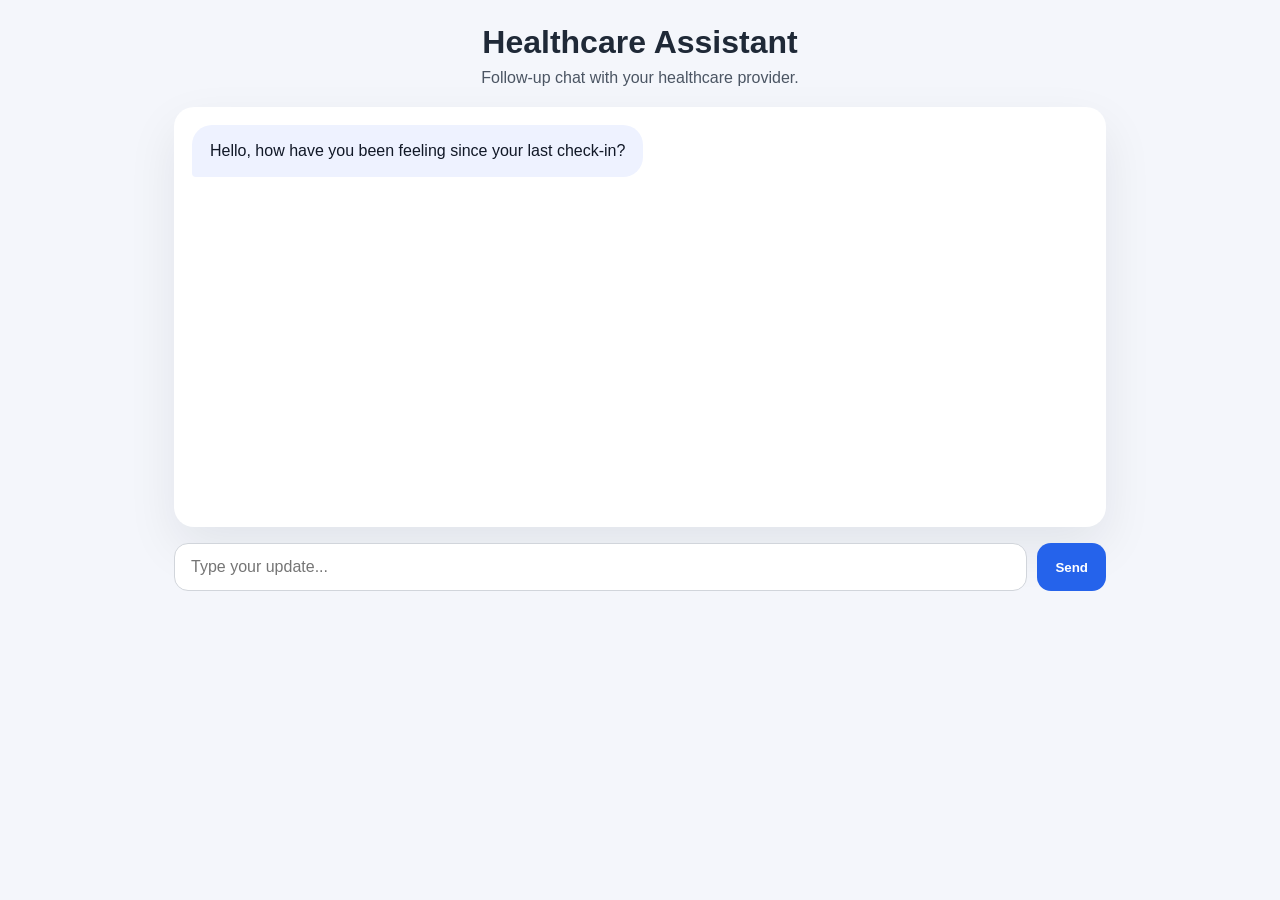
==== frontend/index.html @ 08258105 "second_commit" ====
<!DOCTYPE html>
<html lang="en">
  <head>
    <meta charset="UTF-8" />
    <meta name="viewport" content="width=device-width, initial-scale=1.0" />
    <title>Healthcare Chat Assistant</title>
    <link rel="stylesheet" href="style.css" />
  </head>
  <body>
    <div class="app-shell">
      <header>
        <h1>Healthcare Assistant</h1>
        <p>Follow-up chat with your healthcare provider.</p>
      </header>

      <main>
        <section id="chat-window" class="chat-window"></section>

        <form id="chat-form" class="chat-form">
          <input id="chat-input" type="text" placeholder="Type your update..." autocomplete="off" />
          <button type="submit">Send</button>
        </form>

        <section id="summary-card" class="summary-card hidden"></section>
      </main>
    </div>

    <script src="app.js"></script>
  </body>
</html>
---- frontend/style.css ----
* {
  box-sizing: border-box;
}

body {
  margin: 0;
  font-family: Inter, Arial, sans-serif;
  background: #f4f6fb;
  color: #1f2937;
}

.app-shell {
  width: min(100%, 980px);
  margin: 0 auto;
  padding: 24px;
}

header {
  text-align: center;
  margin-bottom: 20px;
}

header h1 {
  margin: 0;
  font-size: 2rem;
}

header p {
  margin: 8px 0 0;
  color: #4b5563;
}

.chat-window {
  min-height: 420px;
  max-height: 65vh;
  background: #ffffff;
  border-radius: 20px;
  padding: 18px;
  overflow-y: auto;
  box-shadow: 0 20px 50px rgba(15, 23, 42, 0.08);
}

.message {
  display: flex;
  margin-bottom: 16px;
}

.message.assistant {
  justify-content: flex-start;
}

.message.user {
  justify-content: flex-end;
}

.bubble {
  max-width: 78%;
  padding: 14px 18px;
  border-radius: 20px;
  line-height: 1.5;
}

.message.assistant .bubble {
  background: #eef2ff;
  color: #111827;
  border-bottom-left-radius: 4px;
}

.message.user .bubble {
  background: #1d4ed8;
  color: #ffffff;
  border-bottom-right-radius: 4px;
}

.chat-form {
  display: flex;
  gap: 10px;
  margin-top: 16px;
}

.chat-form input {
  flex: 1;
  padding: 14px 16px;
  border-radius: 14px;
  border: 1px solid #d1d5db;
  outline: none;
  font-size: 1rem;
}

.chat-form button {
  padding: 14px 18px;
  background: #2563eb;
  border: none;
  border-radius: 14px;
  color: white;
  font-weight: 600;
  cursor: pointer;
}

.chat-form button:hover {
  background: #1d4ed8;
}

.summary-card {
  margin-top: 20px;
  padding: 20px;
  background: #ffffff;
  border-radius: 18px;
  box-shadow: 0 18px 40px rgba(15, 23, 42, 0.06);
}

.summary-card.hidden {
  display: none;
}

.summary-card h2 {
  margin-top: 0;
}

.summary-card .summary-grid {
  display: grid;
  gap: 16px;
  grid-template-columns: repeat(auto-fit, minmax(220px, 1fr));
}

.summary-card pre {
  white-space: pre-wrap;
  word-break: break-word;
  background: #f8fafc;
  padding: 12px;
  border-radius: 12px;
  margin: 0;
}

@media (max-width: 600px) {
  .chat-form {
    flex-direction: column;
  }

  .chat-form button {
    width: 100%;
  }
}
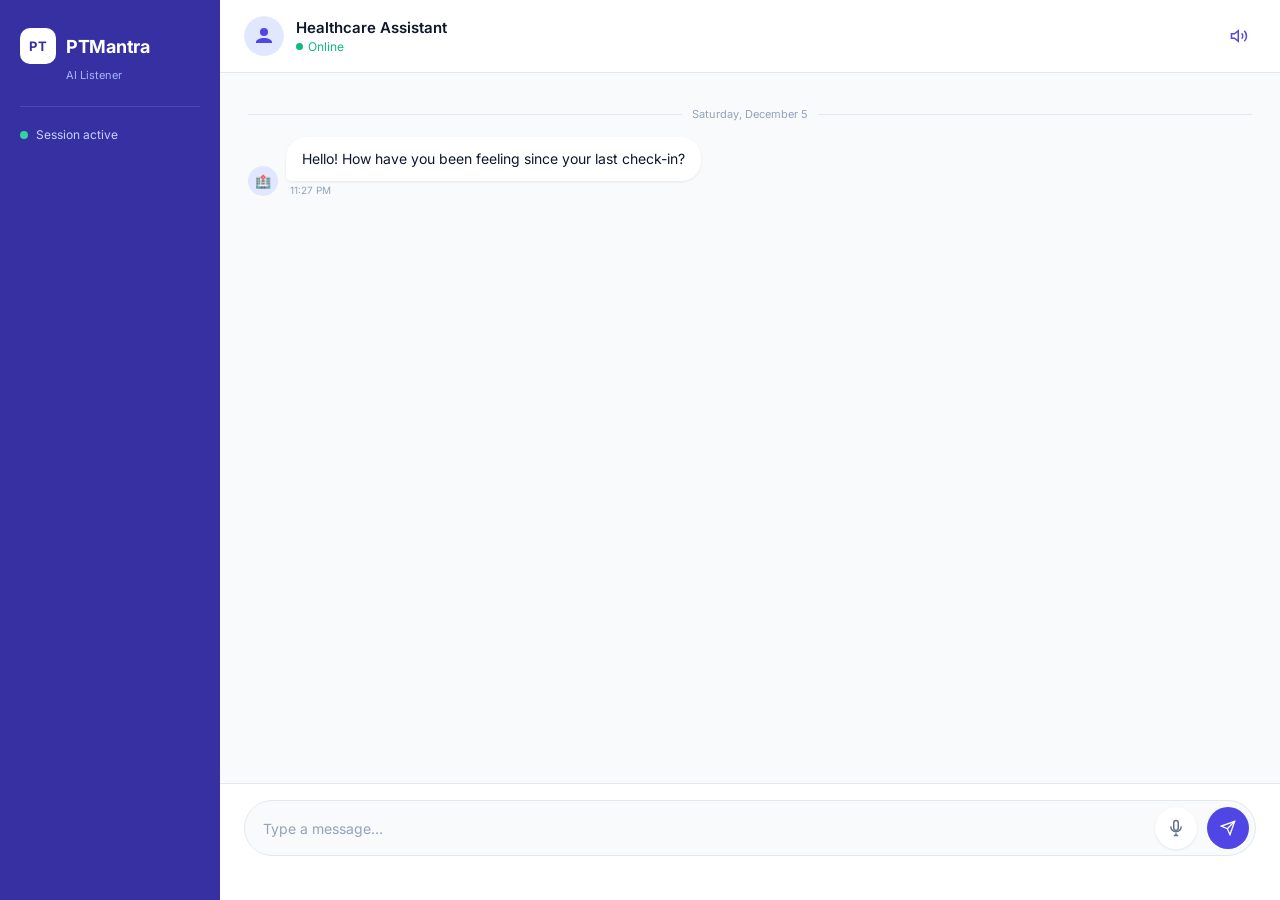
==== commit 83dedee7: "fix: improved the ui" ====
--- a/frontend/index.html
+++ b/frontend/index.html
@@ -3,26 +3,105 @@
   <head>
     <meta charset="UTF-8" />
     <meta name="viewport" content="width=device-width, initial-scale=1.0" />
-    <title>Healthcare Chat Assistant</title>
+    <title>PTMantra AI Assistant</title>
+    <link rel="preconnect" href="https://fonts.googleapis.com" />
+    <link rel="preconnect" href="https://fonts.gstatic.com" crossorigin />
+    <link href="https://fonts.googleapis.com/css2?family=Inter:wght@400;500;600;700&display=swap" rel="stylesheet" />
     <link rel="stylesheet" href="style.css" />
   </head>
   <body>
     <div class="app-shell">
-      <header>
-        <h1>Healthcare Assistant</h1>
-        <p>Follow-up chat with your healthcare provider.</p>
-      </header>
 
-      <main>
+      <!-- Sidebar -->
+      <aside class="sidebar">
+        <div class="sidebar-logo">
+          <div class="logo-icon">PT</div>
+          <span class="logo-text">PTMantra</span>
+        </div>
+        <div class="sidebar-label">AI Listener</div>
+        <div class="sidebar-divider"></div>
+        <div class="sidebar-info">
+          <div class="info-row">
+            <span class="info-dot active"></span>
+            <span>Session active</span>
+          </div>
+          <div id="session-badge" class="session-badge hidden"></div>
+        </div>
+      </aside>
+
+      <!-- Main chat panel -->
+      <div class="chat-panel">
+
+        <!-- Header -->
+        <header class="chat-header">
+          <div class="header-avatar">
+            <svg viewBox="0 0 40 40" fill="none" xmlns="http://www.w3.org/2000/svg">
+              <circle cx="20" cy="20" r="20" fill="#e0e7ff"/>
+              <path d="M20 12a4 4 0 100 8 4 4 0 000-8zm0 10c-4.418 0-8 2-8 4v1h16v-1c0-2-3.582-4-8-4z" fill="#4f46e5"/>
+            </svg>
+          </div>
+          <div class="header-info">
+            <div class="header-name">Healthcare Assistant</div>
+            <div class="header-status"><span class="status-dot"></span> Online</div>
+          </div>
+          <div class="header-actions">
+            <button id="tts-toggle" class="icon-btn active" title="Toggle voice replies">
+              <svg viewBox="0 0 24 24" fill="none" stroke="currentColor" stroke-width="2">
+                <polygon points="11 5 6 9 2 9 2 15 6 15 11 19 11 5"/>
+                <path d="M19.07 4.93a10 10 0 0 1 0 14.14M15.54 8.46a5 5 0 0 1 0 7.07"/>
+              </svg>
+            </button>
+          </div>
+        </header>
+
+        <!-- Messages -->
         <section id="chat-window" class="chat-window"></section>
 
-        <form id="chat-form" class="chat-form">
-          <input id="chat-input" type="text" placeholder="Type your update..." autocomplete="off" />
-          <button type="submit">Send</button>
-        </form>
+        <!-- Input bar -->
+        <div class="input-bar">
+          <form id="chat-form" class="chat-form">
+            <input id="chat-input" type="text" placeholder="Type a message…" autocomplete="off" />
+            <button type="button" id="mic-btn" title="Hold to speak">
+              <div class="mic-rings">
+                <div class="ring r1"></div>
+                <div class="ring r2"></div>
+              </div>
+              <svg class="mic-icon" viewBox="0 0 24 24" fill="none" stroke="currentColor" stroke-width="2">
+                <rect x="9" y="2" width="6" height="13" rx="3"/>
+                <path d="M5 10a7 7 0 0014 0M12 19v3M9 22h6"/>
+              </svg>
+            </button>
+            <button type="submit" class="send-btn">
+              <svg viewBox="0 0 24 24" fill="none" stroke="currentColor" stroke-width="2">
+                <line x1="22" y1="2" x2="11" y2="13"/>
+                <polygon points="22 2 15 22 11 13 2 9 22 2"/>
+              </svg>
+            </button>
+          </form>
+          <div id="mic-status" class="mic-status hidden">Listening…</div>
+        </div>
 
-        <section id="summary-card" class="summary-card hidden"></section>
-      </main>
+      </div>
+    </div>
+
+    <!-- Summary modal -->
+    <div id="summary-overlay" class="summary-overlay hidden">
+      <div class="summary-modal">
+        <div class="summary-modal-header">
+          <div class="summary-modal-title">
+            <svg viewBox="0 0 24 24" fill="none" stroke="currentColor" stroke-width="2" width="20" height="20">
+              <path d="M14 2H6a2 2 0 00-2 2v16a2 2 0 002 2h12a2 2 0 002-2V8z"/>
+              <polyline points="14 2 14 8 20 8"/>
+              <line x1="16" y1="13" x2="8" y2="13"/>
+              <line x1="16" y1="17" x2="8" y2="17"/>
+              <polyline points="10 9 9 9 8 9"/>
+            </svg>
+            Patient Summary
+          </div>
+          <button id="summary-close" class="icon-btn">✕</button>
+        </div>
+        <section id="summary-card" class="summary-card"></section>
+      </div>
     </div>
 
     <script src="app.js"></script>
--- a/frontend/style.css
+++ b/frontend/style.css
@@ -1,143 +1,563 @@
-* {
-  box-sizing: border-box;
+*, *::before, *::after { box-sizing: border-box; margin: 0; padding: 0; }
+
+:root {
+  --brand: #4f46e5;
+  --brand-light: #e0e7ff;
+  --brand-dark: #3730a3;
+  --surface: #ffffff;
+  --surface-2: #f8fafc;
+  --border: #e2e8f0;
+  --text-1: #0f172a;
+  --text-2: #64748b;
+  --text-3: #94a3b8;
+  --user-bubble: #4f46e5;
+  --user-text: #ffffff;
+  --bot-bubble: #f1f5f9;
+  --bot-text: #0f172a;
+  --danger: #ef4444;
+  --shadow-sm: 0 1px 3px rgba(0,0,0,.08);
+  --shadow-md: 0 4px 16px rgba(0,0,0,.10);
+  --shadow-lg: 0 12px 40px rgba(0,0,0,.14);
+  --radius: 18px;
 }
 
 body {
-  margin: 0;
-  font-family: Inter, Arial, sans-serif;
-  background: #f4f6fb;
-  color: #1f2937;
-}
-
+  font-family: 'Inter', sans-serif;
+  background: #eef2ff;
+  height: 100dvh;
+  display: flex;
+  align-items: stretch;
+  overflow: hidden;
+}
+
+/* ── App shell ────────────────────────────────────────────────── */
 .app-shell {
-  width: min(100%, 980px);
-  margin: 0 auto;
-  padding: 24px;
-}
-
-header {
+  display: flex;
+  width: 100%;
+  height: 100dvh;
+  gap: 0;
+}
+
+/* ── Sidebar ──────────────────────────────────────────────────── */
+.sidebar {
+  width: 220px;
+  flex-shrink: 0;
+  background: var(--brand-dark);
+  color: #fff;
+  display: flex;
+  flex-direction: column;
+  padding: 28px 20px;
+  gap: 0;
+}
+
+.sidebar-logo {
+  display: flex;
+  align-items: center;
+  gap: 10px;
+  margin-bottom: 4px;
+}
+
+.logo-icon {
+  width: 36px;
+  height: 36px;
+  background: #fff;
+  color: var(--brand-dark);
+  border-radius: 10px;
+  display: flex;
+  align-items: center;
+  justify-content: center;
+  font-weight: 700;
+  font-size: 13px;
+  letter-spacing: .5px;
+}
+
+.logo-text {
+  font-weight: 700;
+  font-size: 18px;
+  letter-spacing: -.3px;
+}
+
+.sidebar-label {
+  font-size: 11px;
+  color: #a5b4fc;
+  margin-left: 46px;
+  margin-bottom: 24px;
+}
+
+.sidebar-divider {
+  height: 1px;
+  background: rgba(255,255,255,.12);
+  margin-bottom: 20px;
+}
+
+.sidebar-info {
+  flex: 1;
+  display: flex;
+  flex-direction: column;
+  gap: 10px;
+}
+
+.info-row {
+  display: flex;
+  align-items: center;
+  gap: 8px;
+  font-size: 12px;
+  color: #c7d2fe;
+}
+
+.info-dot {
+  width: 8px;
+  height: 8px;
+  border-radius: 50%;
+  background: #6b7280;
+}
+
+.info-dot.active { background: #34d399; }
+
+.session-badge {
+  font-size: 9.5px;
+  font-family: monospace;
+  color: #a5b4fc;
+  word-break: break-all;
+  line-height: 1.5;
+  padding: 6px 8px;
+  background: rgba(255,255,255,.07);
+  border-radius: 8px;
+}
+
+.session-badge.hidden { display: none; }
+
+.sidebar-footer {
+  margin-top: auto;
+  padding-top: 20px;
+  border-top: 1px solid rgba(255,255,255,.1);
+}
+
+.model-tag {
+  font-size: 11px;
+  font-weight: 600;
+  color: #e0e7ff;
+}
+
+.model-sub {
+  font-size: 10px;
+  color: #a5b4fc;
+  margin-top: 2px;
+}
+
+/* ── Chat panel ───────────────────────────────────────────────── */
+.chat-panel {
+  flex: 1;
+  display: flex;
+  flex-direction: column;
+  background: var(--surface);
+  overflow: hidden;
+}
+
+/* ── Header ───────────────────────────────────────────────────── */
+.chat-header {
+  display: flex;
+  align-items: center;
+  gap: 12px;
+  padding: 16px 24px;
+  border-bottom: 1px solid var(--border);
+  background: var(--surface);
+  flex-shrink: 0;
+}
+
+.header-avatar {
+  width: 40px;
+  height: 40px;
+  border-radius: 50%;
+  overflow: hidden;
+  flex-shrink: 0;
+}
+
+.header-avatar svg { width: 100%; height: 100%; }
+
+.header-info { flex: 1; }
+
+.header-name {
+  font-weight: 600;
+  font-size: 15px;
+  color: var(--text-1);
+}
+
+.header-status {
+  display: flex;
+  align-items: center;
+  gap: 5px;
+  font-size: 12px;
+  color: #10b981;
+  margin-top: 2px;
+}
+
+.status-dot {
+  width: 7px;
+  height: 7px;
+  background: #10b981;
+  border-radius: 50%;
+  animation: pulse-dot 2s infinite;
+}
+
+@keyframes pulse-dot {
+  0%, 100% { opacity: 1; }
+  50% { opacity: .4; }
+}
+
+.icon-btn {
+  background: none;
+  border: none;
+  cursor: pointer;
+  color: var(--text-2);
+  padding: 8px;
+  border-radius: 10px;
+  display: flex;
+  align-items: center;
+  justify-content: center;
+  transition: background .15s, color .15s;
+}
+
+.icon-btn svg { width: 18px; height: 18px; }
+
+.icon-btn:hover { background: var(--surface-2); color: var(--brand); }
+
+.icon-btn.active { color: var(--brand); }
+
+.icon-btn.muted { color: var(--text-3); }
+
+/* ── Chat window ──────────────────────────────────────────────── */
+.chat-window {
+  flex: 1;
+  overflow-y: auto;
+  padding: 24px 28px;
+  display: flex;
+  flex-direction: column;
+  gap: 6px;
+  scroll-behavior: smooth;
+  background: var(--surface-2);
+}
+
+.chat-window::-webkit-scrollbar { width: 5px; }
+.chat-window::-webkit-scrollbar-thumb { background: var(--border); border-radius: 99px; }
+
+/* ── Messages ─────────────────────────────────────────────────── */
+.message {
+  display: flex;
+  align-items: flex-end;
+  gap: 8px;
+  max-width: 75%;
+  animation: msg-in .2s ease;
+}
+
+@keyframes msg-in {
+  from { opacity: 0; transform: translateY(8px); }
+  to   { opacity: 1; transform: translateY(0); }
+}
+
+.message.assistant { align-self: flex-start; }
+.message.user      { align-self: flex-end; flex-direction: row-reverse; }
+
+.msg-avatar {
+  width: 30px;
+  height: 30px;
+  border-radius: 50%;
+  background: var(--brand-light);
+  display: flex;
+  align-items: center;
+  justify-content: center;
+  flex-shrink: 0;
+  font-size: 13px;
+}
+
+.message.user .msg-avatar { background: #dbeafe; }
+
+.msg-body { display: flex; flex-direction: column; gap: 3px; }
+.message.user .msg-body { align-items: flex-end; }
+
+.bubble {
+  padding: 11px 16px;
+  border-radius: 20px;
+  font-size: 14px;
+  line-height: 1.55;
+  max-width: 100%;
+  word-break: break-word;
+}
+
+.message.assistant .bubble {
+  background: var(--surface);
+  color: var(--bot-text);
+  border-bottom-left-radius: 5px;
+  box-shadow: var(--shadow-sm);
+}
+
+.message.user .bubble {
+  background: var(--user-bubble);
+  color: var(--user-text);
+  border-bottom-right-radius: 5px;
+}
+
+.msg-time {
+  font-size: 10px;
+  color: var(--text-3);
+  padding: 0 4px;
+}
+
+/* date divider */
+.date-divider {
   text-align: center;
-  margin-bottom: 20px;
-}
-
-header h1 {
-  margin: 0;
-  font-size: 2rem;
-}
-
-header p {
-  margin: 8px 0 0;
-  color: #4b5563;
-}
-
-.chat-window {
-  min-height: 420px;
-  max-height: 65vh;
-  background: #ffffff;
-  border-radius: 20px;
-  padding: 18px;
-  overflow-y: auto;
-  box-shadow: 0 20px 50px rgba(15, 23, 42, 0.08);
-}
-
-.message {
-  display: flex;
-  margin-bottom: 16px;
-}
-
-.message.assistant {
-  justify-content: flex-start;
-}
-
-.message.user {
-  justify-content: flex-end;
-}
-
-.bubble {
-  max-width: 78%;
-  padding: 14px 18px;
-  border-radius: 20px;
-  line-height: 1.5;
-}
-
-.message.assistant .bubble {
-  background: #eef2ff;
-  color: #111827;
-  border-bottom-left-radius: 4px;
-}
-
-.message.user .bubble {
-  background: #1d4ed8;
-  color: #ffffff;
-  border-bottom-right-radius: 4px;
+  font-size: 11px;
+  color: var(--text-3);
+  margin: 10px 0;
+  display: flex;
+  align-items: center;
+  gap: 10px;
+}
+
+.date-divider::before,
+.date-divider::after {
+  content: '';
+  flex: 1;
+  height: 1px;
+  background: var(--border);
+}
+
+/* typing */
+.typing-indicator {
+  display: flex;
+  align-items: center;
+  gap: 5px;
+  padding: 12px 16px;
+}
+
+.typing-indicator span {
+  width: 7px;
+  height: 7px;
+  background: var(--text-3);
+  border-radius: 50%;
+  animation: bounce 1.1s infinite;
+}
+
+.typing-indicator span:nth-child(2) { animation-delay: .18s; }
+.typing-indicator span:nth-child(3) { animation-delay: .36s; }
+
+@keyframes bounce {
+  0%, 60%, 100% { transform: translateY(0); }
+  30% { transform: translateY(-6px); }
+}
+
+/* ── Input bar ────────────────────────────────────────────────── */
+.input-bar {
+  padding: 16px 24px 20px;
+  background: var(--surface);
+  border-top: 1px solid var(--border);
+  flex-shrink: 0;
 }
 
 .chat-form {
   display: flex;
+  align-items: center;
   gap: 10px;
-  margin-top: 16px;
+  background: var(--surface-2);
+  border: 1.5px solid var(--border);
+  border-radius: 999px;
+  padding: 6px 6px 6px 18px;
+  transition: border-color .2s, box-shadow .2s;
+}
+
+.chat-form:focus-within {
+  border-color: var(--brand);
+  box-shadow: 0 0 0 3px rgba(79,70,229,.12);
 }
 
 .chat-form input {
   flex: 1;
+  border: none;
+  background: transparent;
+  outline: none;
+  font-size: 14px;
+  color: var(--text-1);
+  font-family: inherit;
+}
+
+.chat-form input::placeholder { color: var(--text-3); }
+
+/* Mic button */
+#mic-btn {
+  position: relative;
+  width: 42px;
+  height: 42px;
+  border-radius: 50%;
+  border: none;
+  background: var(--surface);
+  box-shadow: var(--shadow-sm);
+  cursor: pointer;
+  display: flex;
+  align-items: center;
+  justify-content: center;
+  flex-shrink: 0;
+  transition: background .2s, box-shadow .2s;
+  color: var(--text-2);
+}
+
+#mic-btn:hover { background: var(--brand-light); color: var(--brand); }
+
+#mic-btn .mic-icon { width: 18px; height: 18px; position: relative; z-index: 1; }
+
+/* rings — only visible when listening */
+.mic-rings { position: absolute; inset: 0; border-radius: 50%; pointer-events: none; }
+.ring {
+  position: absolute;
+  inset: 0;
+  border-radius: 50%;
+  border: 2px solid var(--brand);
+  opacity: 0;
+  transform: scale(1);
+}
+
+#mic-btn.listening { background: var(--brand); color: #fff; box-shadow: 0 0 0 4px rgba(79,70,229,.2); }
+
+#mic-btn.listening .ring { animation: sonar 1.6s ease-out infinite; }
+#mic-btn.listening .r1   { animation-delay: 0s; }
+#mic-btn.listening .r2   { animation-delay: .6s; }
+
+@keyframes sonar {
+  0%   { opacity: .7; transform: scale(1); }
+  100% { opacity: 0;  transform: scale(2.4); }
+}
+
+/* Send button */
+.send-btn {
+  width: 42px;
+  height: 42px;
+  border-radius: 50%;
+  border: none;
+  background: var(--brand);
+  color: #fff;
+  display: flex;
+  align-items: center;
+  justify-content: center;
+  cursor: pointer;
+  flex-shrink: 0;
+  transition: background .2s, transform .1s;
+}
+
+.send-btn svg { width: 16px; height: 16px; }
+.send-btn:hover { background: var(--brand-dark); }
+.send-btn:active { transform: scale(.93); }
+
+/* Mic status */
+.mic-status {
+  text-align: center;
+  font-size: 12px;
+  color: var(--brand);
+  margin-top: 8px;
+  height: 16px;
+  font-weight: 500;
+  letter-spacing: .3px;
+}
+
+.mic-status.hidden { visibility: hidden; }
+
+/* ── Summary modal ────────────────────────────────────────────── */
+.summary-overlay {
+  position: fixed;
+  inset: 0;
+  background: rgba(15,23,42,.45);
+  backdrop-filter: blur(4px);
+  display: flex;
+  align-items: center;
+  justify-content: center;
+  z-index: 100;
+  padding: 24px;
+  animation: fade-in .2s ease;
+}
+
+.summary-overlay.hidden { display: none; }
+
+@keyframes fade-in {
+  from { opacity: 0; }
+  to   { opacity: 1; }
+}
+
+.summary-modal {
+  background: var(--surface);
+  border-radius: 20px;
+  box-shadow: var(--shadow-lg);
+  width: 100%;
+  max-width: 720px;
+  max-height: 85vh;
+  display: flex;
+  flex-direction: column;
+  overflow: hidden;
+  animation: slide-up .25s ease;
+}
+
+@keyframes slide-up {
+  from { opacity: 0; transform: translateY(24px); }
+  to   { opacity: 1; transform: translateY(0); }
+}
+
+.summary-modal-header {
+  display: flex;
+  align-items: center;
+  justify-content: space-between;
+  padding: 20px 24px;
+  border-bottom: 1px solid var(--border);
+  flex-shrink: 0;
+}
+
+.summary-modal-title {
+  display: flex;
+  align-items: center;
+  gap: 10px;
+  font-weight: 700;
+  font-size: 17px;
+  color: var(--text-1);
+}
+
+.summary-modal-title svg { color: var(--brand); }
+
+.summary-card {
+  padding: 24px;
+  overflow-y: auto;
+}
+
+.summary-grid {
+  display: grid;
+  grid-template-columns: repeat(auto-fit, minmax(200px, 1fr));
+  gap: 14px;
+}
+
+.summary-item {
+  background: var(--surface-2);
+  border: 1px solid var(--border);
+  border-radius: 14px;
   padding: 14px 16px;
-  border-radius: 14px;
-  border: 1px solid #d1d5db;
-  outline: none;
-  font-size: 1rem;
-}
-
-.chat-form button {
-  padding: 14px 18px;
-  background: #2563eb;
-  border: none;
-  border-radius: 14px;
-  color: white;
+}
+
+.summary-item.wide { grid-column: 1 / -1; }
+
+.summary-item strong {
+  display: block;
+  font-size: 11px;
   font-weight: 600;
-  cursor: pointer;
-}
-
-.chat-form button:hover {
-  background: #1d4ed8;
-}
-
-.summary-card {
-  margin-top: 20px;
-  padding: 20px;
-  background: #ffffff;
-  border-radius: 18px;
-  box-shadow: 0 18px 40px rgba(15, 23, 42, 0.06);
-}
-
-.summary-card.hidden {
-  display: none;
-}
-
-.summary-card h2 {
-  margin-top: 0;
-}
-
-.summary-card .summary-grid {
-  display: grid;
-  gap: 16px;
-  grid-template-columns: repeat(auto-fit, minmax(220px, 1fr));
-}
-
-.summary-card pre {
-  white-space: pre-wrap;
-  word-break: break-word;
-  background: #f8fafc;
-  padding: 12px;
-  border-radius: 12px;
-  margin: 0;
-}
-
-@media (max-width: 600px) {
-  .chat-form {
-    flex-direction: column;
-  }
-
-  .chat-form button {
-    width: 100%;
-  }
-}
+  color: var(--text-2);
+  text-transform: uppercase;
+  letter-spacing: .6px;
+  margin-bottom: 6px;
+}
+
+.summary-item p {
+  font-size: 13.5px;
+  color: var(--text-1);
+  line-height: 1.5;
+}
+
+/* ── Responsive ───────────────────────────────────────────────── */
+@media (max-width: 680px) {
+  .sidebar { display: none; }
+  .chat-window { padding: 16px; }
+  .input-bar { padding: 12px 16px 16px; }
+  .message { max-width: 90%; }
+}
